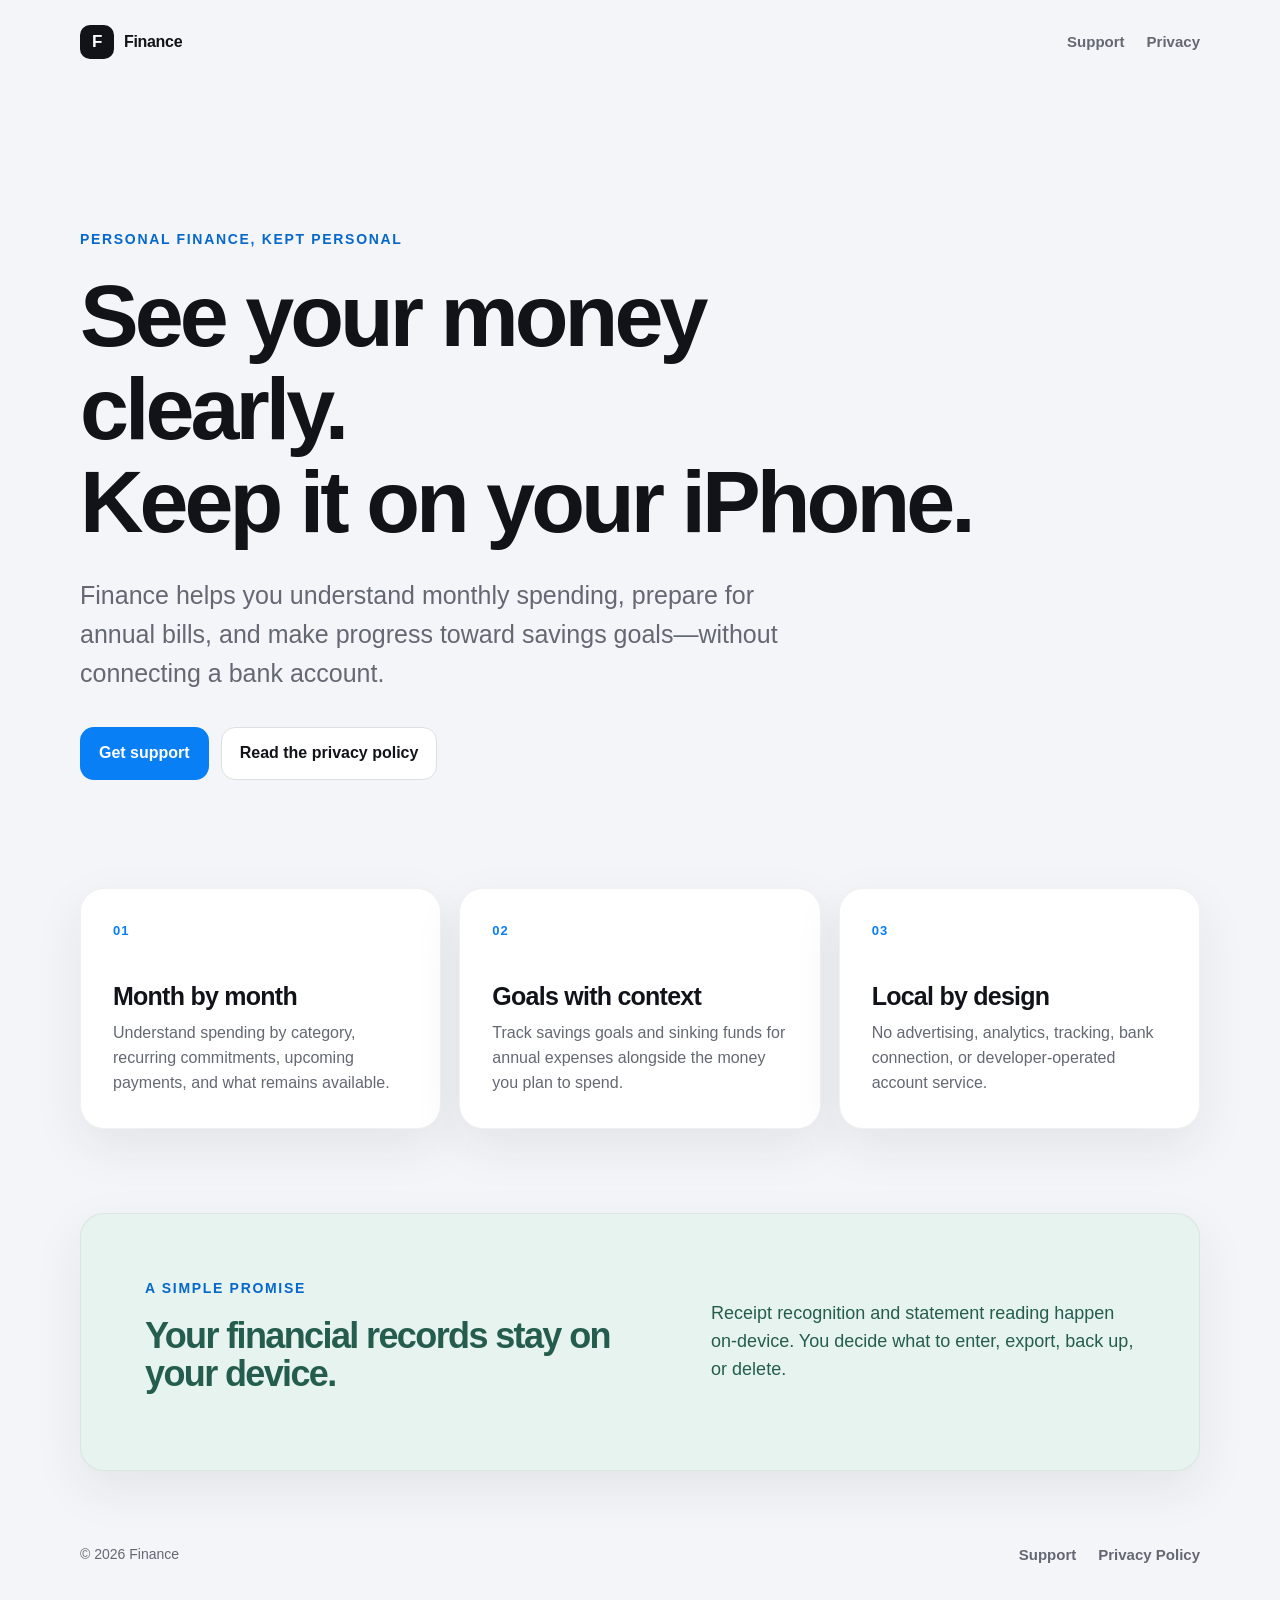
==== index.html @ ab724506 "Publish Finance support website" ====
<!doctype html>
<html lang="en">
<head>
  <meta charset="utf-8">
  <meta name="viewport" content="width=device-width, initial-scale=1">
  <title>Finance — Private money tracking</title>
  <meta name="description" content="Official support and privacy information for Finance, a local-first personal finance app for iPhone.">
  <link rel="canonical" href="https://zyh-m.github.io/finance-support/">
  <link rel="stylesheet" href="./styles.css">
</head>
<body>
  <a class="skip-link" href="#main">Skip to content</a>
  <header class="site-header">
    <a class="brand" href="./" aria-label="Finance home">
      <span class="brand-mark" aria-hidden="true">F</span>
      <span>Finance</span>
    </a>
    <nav aria-label="Primary navigation">
      <a href="./support/">Support</a>
      <a href="./privacy/">Privacy</a>
    </nav>
  </header>

  <main id="main">
    <section class="hero">
      <p class="eyebrow">Personal finance, kept personal</p>
      <h1>See your money clearly.<br>Keep it on your iPhone.</h1>
      <p class="lede">Finance helps you understand monthly spending, prepare for annual bills, and make progress toward savings goals—without connecting a bank account.</p>
      <div class="actions">
        <a class="button primary" href="./support/">Get support</a>
        <a class="button secondary" href="./privacy/">Read the privacy policy</a>
      </div>
    </section>

    <section class="feature-grid" aria-label="What Finance offers">
      <article class="card">
        <span class="card-number" aria-hidden="true">01</span>
        <h2>Month by month</h2>
        <p>Understand spending by category, recurring commitments, upcoming payments, and what remains available.</p>
      </article>
      <article class="card">
        <span class="card-number" aria-hidden="true">02</span>
        <h2>Goals with context</h2>
        <p>Track savings goals and sinking funds for annual expenses alongside the money you plan to spend.</p>
      </article>
      <article class="card">
        <span class="card-number" aria-hidden="true">03</span>
        <h2>Local by design</h2>
        <p>No advertising, analytics, tracking, bank connection, or developer-operated account service.</p>
      </article>
    </section>

    <section class="privacy-callout">
      <div>
        <p class="eyebrow">A simple promise</p>
        <h2>Your financial records stay on your device.</h2>
      </div>
      <p>Receipt recognition and statement reading happen on-device. You decide what to enter, export, back up, or delete.</p>
    </section>
  </main>

  <footer>
    <p>© 2026 Finance</p>
    <div>
      <a href="./support/">Support</a>
      <a href="./privacy/">Privacy Policy</a>
    </div>
  </footer>
</body>
</html>
---- styles.css ----
:root {
  color-scheme: light;
  --paper: #f4f5f8;
  --surface: #ffffff;
  --ink: #111318;
  --muted: #646873;
  --line: #dedfe5;
  --blue: #087ff5;
  --blue-dark: #0668cb;
  --sage: #e7f3ee;
  --sage-ink: #245d4d;
  --radius: 24px;
  --shadow: 0 18px 50px rgba(26, 32, 44, 0.08);
}

* { box-sizing: border-box; }

html { scroll-behavior: smooth; }

body {
  margin: 0;
  background: var(--paper);
  color: var(--ink);
  font-family: -apple-system, BlinkMacSystemFont, "SF Pro Display", "Segoe UI", sans-serif;
  line-height: 1.55;
  -webkit-font-smoothing: antialiased;
}

a { color: inherit; }

.skip-link {
  position: fixed;
  left: 16px;
  top: -80px;
  z-index: 10;
  padding: 10px 14px;
  border-radius: 12px;
  background: var(--ink);
  color: white;
}

.skip-link:focus { top: 16px; }

.site-header,
main,
footer {
  width: min(1120px, calc(100% - 40px));
  margin-inline: auto;
}

.site-header {
  min-height: 84px;
  display: flex;
  align-items: center;
  justify-content: space-between;
  gap: 24px;
}

.brand {
  display: inline-flex;
  align-items: center;
  gap: 10px;
  font-weight: 750;
  text-decoration: none;
  letter-spacing: -0.02em;
}

.brand-mark {
  display: grid;
  place-items: center;
  width: 34px;
  height: 34px;
  border-radius: 10px;
  background: var(--ink);
  color: white;
  font-size: 17px;
}

nav,
footer div {
  display: flex;
  gap: 22px;
}

nav a,
footer a {
  color: var(--muted);
  text-decoration: none;
  font-size: 15px;
  font-weight: 600;
}

nav a:hover,
footer a:hover { color: var(--ink); }

.hero {
  padding: clamp(70px, 12vw, 145px) 0 clamp(64px, 9vw, 108px);
  max-width: 900px;
}

.eyebrow {
  margin: 0 0 18px;
  color: var(--blue-dark);
  font-size: 14px;
  font-weight: 750;
  letter-spacing: 0.12em;
  text-transform: uppercase;
}

h1,
h2 {
  margin-top: 0;
  letter-spacing: -0.045em;
  line-height: 1.06;
}

h1 {
  margin-bottom: 28px;
  font-size: clamp(48px, 8vw, 88px);
  font-weight: 780;
}

h2 {
  margin-bottom: 12px;
  font-size: clamp(25px, 3vw, 36px);
}

h3 {
  margin: 32px 0 8px;
  font-size: 19px;
  letter-spacing: -0.015em;
}

p { margin-top: 0; }

.lede {
  max-width: 720px;
  color: var(--muted);
  font-size: clamp(19px, 2.5vw, 25px);
}

.actions {
  display: flex;
  flex-wrap: wrap;
  gap: 12px;
  margin-top: 34px;
}

.button {
  display: inline-flex;
  justify-content: center;
  padding: 13px 18px;
  border: 1px solid transparent;
  border-radius: 14px;
  font-weight: 700;
  text-decoration: none;
}

.button.primary { background: var(--blue); color: white; }
.button.primary:hover { background: var(--blue-dark); }
.button.secondary { background: var(--surface); border-color: var(--line); }

.feature-grid {
  display: grid;
  grid-template-columns: repeat(3, 1fr);
  gap: 18px;
}

.card,
.document,
.privacy-callout {
  border: 1px solid rgba(18, 20, 24, 0.06);
  border-radius: var(--radius);
  background: var(--surface);
  box-shadow: var(--shadow);
}

.card { padding: 32px; }
.card h2 { font-size: 25px; letter-spacing: -0.03em; }
.card p { margin-bottom: 0; color: var(--muted); }

.card-number {
  display: block;
  margin-bottom: 42px;
  color: var(--blue);
  font-size: 13px;
  font-weight: 800;
  letter-spacing: 0.08em;
}

.privacy-callout {
  margin: 84px 0 24px;
  padding: clamp(32px, 6vw, 64px);
  display: grid;
  grid-template-columns: 1.1fr 0.9fr;
  gap: 48px;
  background: var(--sage);
  color: var(--sage-ink);
}

.privacy-callout p:last-child {
  align-self: center;
  margin-bottom: 0;
  font-size: 18px;
}

.document-wrap {
  width: min(820px, 100%);
  margin: clamp(46px, 8vw, 88px) auto;
}

.document-header { margin-bottom: 32px; }
.document-header h1 { margin-bottom: 18px; font-size: clamp(42px, 7vw, 68px); }
.document-header .lede { font-size: 19px; }

.document { padding: clamp(28px, 6vw, 62px); }
.document section + section { margin-top: 42px; padding-top: 36px; border-top: 1px solid var(--line); }
.document h2 { font-size: 25px; letter-spacing: -0.025em; }
.document p, .document li { color: #444851; }
.document ul { padding-left: 22px; }
.document a { color: var(--blue-dark); font-weight: 650; }

.support-grid {
  display: grid;
  grid-template-columns: 1fr 1fr;
  gap: 16px;
}

.support-item {
  padding: 24px;
  border: 1px solid var(--line);
  border-radius: 18px;
}

.support-item h2 { font-size: 21px; }
.support-item p { margin-bottom: 0; }

footer {
  min-height: 120px;
  display: flex;
  align-items: center;
  justify-content: space-between;
  gap: 24px;
  color: var(--muted);
  font-size: 14px;
}

footer p { margin: 0; }

:focus-visible { outline: 3px solid rgba(8, 127, 245, 0.45); outline-offset: 4px; }

@media (max-width: 760px) {
  .site-header { min-height: 72px; }
  .feature-grid, .privacy-callout, .support-grid { grid-template-columns: 1fr; }
  .privacy-callout { gap: 18px; }
  .card-number { margin-bottom: 28px; }
}

@media (max-width: 480px) {
  .site-header, main, footer { width: min(100% - 28px, 1120px); }
  nav { gap: 14px; }
  .actions { flex-direction: column; }
  .button { width: 100%; }
  footer { align-items: flex-start; flex-direction: column; justify-content: center; }
}

@media (prefers-reduced-motion: reduce) {
  html { scroll-behavior: auto; }
}
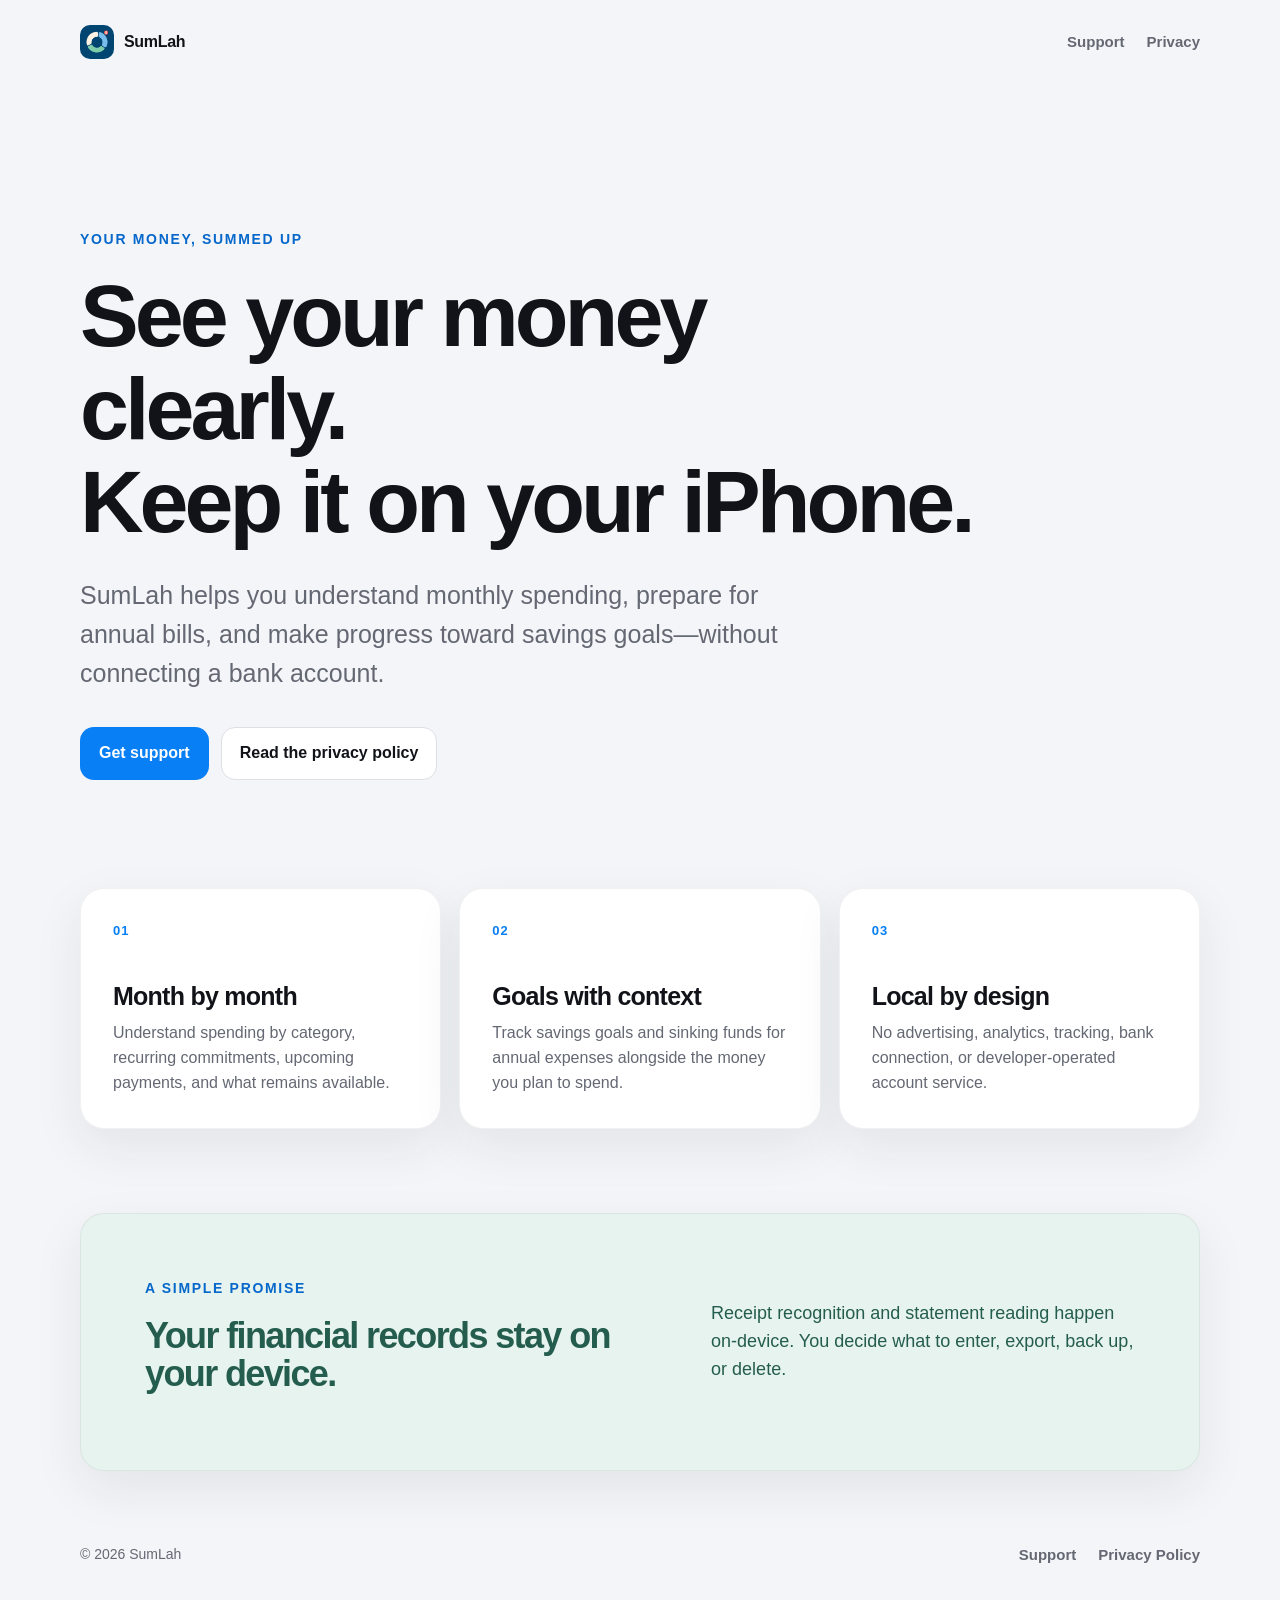
==== commit 431119bf: "Rebrand website to SumLah" ====
--- a/index.html
+++ b/index.html
@@ -3,17 +3,19 @@
 <head>
   <meta charset="utf-8">
   <meta name="viewport" content="width=device-width, initial-scale=1">
-  <title>Finance — Private money tracking</title>
-  <meta name="description" content="Official support and privacy information for Finance, a local-first personal finance app for iPhone.">
+  <title>SumLah — Your money, summed up</title>
+  <meta name="description" content="Official support and privacy information for SumLah, a local-first personal finance app for iPhone.">
   <link rel="canonical" href="https://zyh-m.github.io/finance-support/">
+  <link rel="icon" href="./sumlah-icon.png">
+  <link rel="apple-touch-icon" href="./sumlah-icon.png">
   <link rel="stylesheet" href="./styles.css">
 </head>
 <body>
   <a class="skip-link" href="#main">Skip to content</a>
   <header class="site-header">
-    <a class="brand" href="./" aria-label="Finance home">
-      <span class="brand-mark" aria-hidden="true">F</span>
-      <span>Finance</span>
+    <a class="brand" href="./" aria-label="SumLah home">
+      <img class="brand-mark" src="./sumlah-icon.png" alt="">
+      <span>SumLah</span>
     </a>
     <nav aria-label="Primary navigation">
       <a href="./support/">Support</a>
@@ -23,16 +25,16 @@
 
   <main id="main">
     <section class="hero">
-      <p class="eyebrow">Personal finance, kept personal</p>
+      <p class="eyebrow">Your money, summed up</p>
       <h1>See your money clearly.<br>Keep it on your iPhone.</h1>
-      <p class="lede">Finance helps you understand monthly spending, prepare for annual bills, and make progress toward savings goals—without connecting a bank account.</p>
+      <p class="lede">SumLah helps you understand monthly spending, prepare for annual bills, and make progress toward savings goals—without connecting a bank account.</p>
       <div class="actions">
         <a class="button primary" href="./support/">Get support</a>
         <a class="button secondary" href="./privacy/">Read the privacy policy</a>
       </div>
     </section>
 
-    <section class="feature-grid" aria-label="What Finance offers">
+    <section class="feature-grid" aria-label="What SumLah offers">
       <article class="card">
         <span class="card-number" aria-hidden="true">01</span>
         <h2>Month by month</h2>
@@ -60,7 +62,7 @@
   </main>
 
   <footer>
-    <p>© 2026 Finance</p>
+    <p>© 2026 SumLah</p>
     <div>
       <a href="./support/">Support</a>
       <a href="./privacy/">Privacy Policy</a>
--- a/styles.css
+++ b/styles.css
@@ -66,14 +66,10 @@
 }
 
 .brand-mark {
-  display: grid;
-  place-items: center;
   width: 34px;
   height: 34px;
   border-radius: 10px;
-  background: var(--ink);
-  color: white;
-  font-size: 17px;
+  object-fit: cover;
 }
 
 nav,
